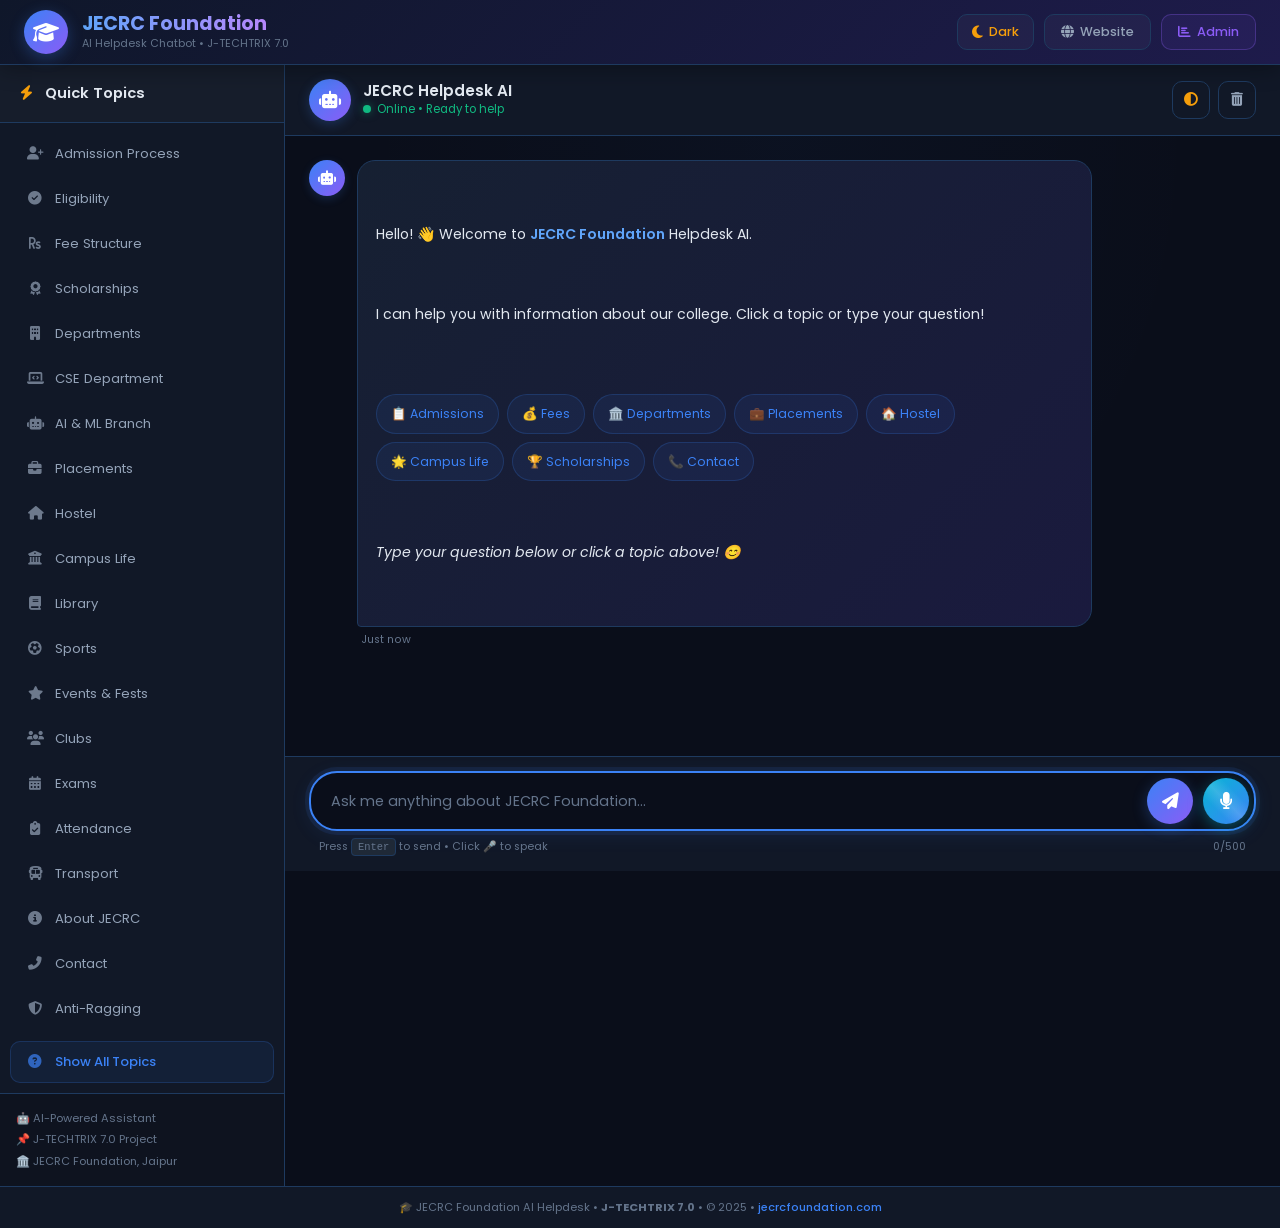
==== templates/index.html @ a67135a5 "JECRC Chatbot - Initial upload" ====
<!DOCTYPE html>
<html lang="en">
<head>
    <meta charset="UTF-8">
    <meta name="viewport" content="width=device-width, initial-scale=1.0">
    <meta name="theme-color" content="#0a0e1a">
    <meta name="apple-mobile-web-app-capable" content="yes">
    <meta name="description" content="JECRC Foundation AI Helpdesk - Ask about admissions, fees, placements, hostel and more!">
    <title>JECRC Foundation - AI Helpdesk Chatbot | J-TECHTRIX 7.0</title>
    <link href="https://fonts.googleapis.com/css2?family=Poppins:wght@300;400;500;600;700&display=swap" rel="stylesheet">
    <link rel="stylesheet" href="https://cdnjs.cloudflare.com/ajax/libs/font-awesome/6.5.1/css/all.min.css">

    <style>
        /* ══════════════════════════════════════
           COMPLETE CSS - JECRC AI CHATBOT
           🔧 UPDATED: Mic Button + Visible Scrollbar + Light/Dark Theme
           Project: J-TECHTRIX 7.0
           ══════════════════════════════════════ */

        /* ══════ CSS VARIABLES ══════ */
        :root {
            --bg-primary: #0a0e1a;
            --bg-secondary: #111827;
            --bg-tertiary: #1f2937;
            --bg-card: #162032;
            --text-primary: #e2e8f0;
            --text-secondary: #94a3b8;
            --text-muted: #64748b;
            --accent-blue: #3b82f6;
            --accent-purple: #8b5cf6;
            --accent-green: #10b981;
            --accent-red: #ef4444;
            --accent-yellow: #f59e0b;
            --accent-cyan: #06b6d4;
            --border-color: #1e3a5f;
            --gradient-primary: linear-gradient(135deg, #3b82f6, #8b5cf6);
            --gradient-header: linear-gradient(135deg, #0f172a 0%, #1e1b4b 100%);
            --gradient-bot: linear-gradient(135deg, #162032, #1a1a3e);
            --shadow-lg: 0 10px 40px rgba(0, 0, 0, 0.4);
            --scrollbar-width: 10px;
            --scrollbar-track: #1a2236;
            --scrollbar-thumb: linear-gradient(180deg, #3b82f6, #8b5cf6);
            --scrollbar-thumb-hover: linear-gradient(180deg, #60a5fa, #a78bfa);
            --scrollbar-thumb-active: linear-gradient(180deg, #2563eb, #7c3aed);
        }

        /* ══════ LIGHT THEME ══════ */
        [data-theme="light"] {
            --bg-primary: #f0f4f8;
            --bg-secondary: #ffffff;
            --bg-tertiary: #e2e8f0;
            --bg-card: #ffffff;
            --text-primary: #1e293b;
            --text-secondary: #475569;
            --text-muted: #94a3b8;
            --accent-blue: #2563eb;
            --accent-purple: #7c3aed;
            --accent-green: #059669;
            --accent-red: #dc2626;
            --accent-yellow: #d97706;
            --accent-cyan: #0891b2;
            --border-color: #cbd5e1;
            --gradient-primary: linear-gradient(135deg, #2563eb, #7c3aed);
            --gradient-header: linear-gradient(135deg, #1e293b 0%, #312e81 100%);
            --gradient-bot: linear-gradient(135deg, #f1f5f9, #eef2ff);
            --shadow-lg: 0 10px 40px rgba(0, 0, 0, 0.08);
            --scrollbar-track: #e2e8f0;
            --scrollbar-thumb: linear-gradient(180deg, #2563eb, #7c3aed);
            --scrollbar-thumb-hover: linear-gradient(180deg, #3b82f6, #8b5cf6);
        }

        [data-theme="light"] .header {
            background: linear-gradient(135deg, #1e293b 0%, #312e81 100%) !important;
        }

        [data-theme="light"] .bot-message .msg-bubble {
            background: linear-gradient(135deg, #f1f5f9, #eef2ff) !important;
            border-color: #cbd5e1 !important;
            color: #1e293b !important;
        }

        [data-theme="light"] .bot-message .msg-bubble strong {
            color: #2563eb !important;
        }

        [data-theme="light"] .user-message .msg-bubble {
            background: var(--gradient-primary) !important;
            color: white !important;
        }

        [data-theme="light"] .user-message .msg-bubble strong {
            color: #dbeafe !important;
        }

        [data-theme="light"] .chat-messages {
            background: radial-gradient(ellipse at top, rgba(37, 99, 235, 0.03) 0%, transparent 60%) !important;
        }

        [data-theme="light"] .input-wrapper {
            background: #ffffff !important;
            border-color: #cbd5e1 !important;
        }

        [data-theme="light"] .input-wrapper:focus-within {
            border-color: #2563eb !important;
            box-shadow: 0 0 0 4px rgba(37, 99, 235, 0.1) !important;
        }

        [data-theme="light"] .input-wrapper input {
            color: #1e293b !important;
        }

        [data-theme="light"] .input-wrapper input::placeholder {
            color: #94a3b8 !important;
        }

        [data-theme="light"] .topic-btn {
            color: #475569 !important;
        }

        [data-theme="light"] .topic-btn:hover {
            background: rgba(37, 99, 235, 0.08) !important;
            color: #2563eb !important;
        }

        [data-theme="light"] .typing-content {
            background: linear-gradient(135deg, #f1f5f9, #eef2ff) !important;
            border-color: #cbd5e1 !important;
        }

        [data-theme="light"] .welcome-chip {
            background: rgba(37, 99, 235, 0.08) !important;
            border-color: rgba(37, 99, 235, 0.2) !important;
            color: #2563eb !important;
        }

        [data-theme="light"] .welcome-chip:hover {
            background: rgba(37, 99, 235, 0.15) !important;
        }

        [data-theme="light"] .footer {
            background: #ffffff !important;
            border-color: #cbd5e1 !important;
        }

        [data-theme="light"] .footer p {
            color: #64748b !important;
        }

        [data-theme="light"] .sidebar-footer {
            background: rgba(0,0,0,0.03) !important;
        }

        [data-theme="light"] .fb-btn {
            border-color: #cbd5e1 !important;
            color: #94a3b8 !important;
        }

        [data-theme="light"] .fb-btn:hover {
            border-color: #2563eb !important;
            color: #2563eb !important;
        }

        [data-theme="light"] .msg-debug {
            color: #94a3b8 !important;
        }

        [data-theme="light"] .header-action-btn {
            border-color: #cbd5e1 !important;
            color: #475569 !important;
        }

        [data-theme="light"] .format-choice-btns .format-btn {
            box-shadow: 0 4px 15px rgba(0, 0, 0, 0.1) !important;
        }

        /* Smooth transition for theme change */
        body, .header, .sidebar, .chat-area, .chat-header, .chat-messages,
        .chat-input-area, .footer, .msg-bubble, .input-wrapper,
        .topic-btn, .stat-card, .welcome-chip, .typing-content {
            transition: background-color 0.3s ease, color 0.3s ease,
                        border-color 0.3s ease, box-shadow 0.3s ease;
        }

        /* Theme toggle button */
        .theme-btn {
            display: flex;
            align-items: center;
            gap: 6px;
            padding: 8px 14px;
            border-radius: 10px;
            font-size: 0.8rem;
            font-weight: 500;
            cursor: pointer;
            border: 1px solid var(--border-color);
            background: rgba(255, 255, 255, 0.03);
            color: var(--accent-yellow);
            transition: all 0.3s ease;
            font-family: 'Poppins', sans-serif;
        }

        .theme-btn:hover {
            border-color: var(--accent-yellow);
            background: rgba(245, 158, 11, 0.08);
            transform: translateY(-1px);
        }

        .theme-btn .theme-icon {
            font-size: 0.9rem;
            transition: transform 0.5s ease;
        }

        .theme-btn:hover .theme-icon {
            transform: rotate(30deg);
        }

        /* ══════ RESET ══════ */
        * {
            margin: 0;
            padding: 0;
            box-sizing: border-box;
        }

        html { scroll-behavior: smooth; }

        body {
            font-family: 'Poppins', -apple-system, BlinkMacSystemFont, sans-serif;
            background: var(--bg-primary);
            color: var(--text-primary);
            min-height: 100vh;
            display: flex;
            flex-direction: column;
            overflow: hidden;
        }

        a { text-decoration: none; color: var(--accent-blue); }
        ul, ol { padding-left: 20px; }

        /* ══════ SCROLLBAR - GLOBAL ══════ */
        ::-webkit-scrollbar {
            width: 6px;
            height: 6px;
        }

        ::-webkit-scrollbar-track {
            background: var(--bg-primary);
        }

        ::-webkit-scrollbar-thumb {
            background: var(--bg-tertiary);
            border-radius: 10px;
        }

        ::-webkit-scrollbar-thumb:hover {
            background: var(--text-muted);
        }

        /* ══════ SCROLLBAR - CHAT MESSAGES ══════ */
        .chat-messages::-webkit-scrollbar {
            width: var(--scrollbar-width);
            display: block !important;
        }

        .chat-messages::-webkit-scrollbar-track {
            background: var(--scrollbar-track);
            border-radius: 10px;
            border: 1px solid var(--border-color);
            margin: 4px 0;
        }

        .chat-messages::-webkit-scrollbar-thumb {
            background: var(--scrollbar-thumb);
            border-radius: 10px;
            border: 2px solid var(--scrollbar-track);
            min-height: 50px;
        }

        .chat-messages::-webkit-scrollbar-thumb:hover {
            background: var(--scrollbar-thumb-hover);
            cursor: pointer;
        }

        .chat-messages::-webkit-scrollbar-thumb:active {
            background: var(--scrollbar-thumb-active);
        }

        .chat-messages::-webkit-scrollbar-corner {
            background: var(--scrollbar-track);
        }

        /* ══════ SCROLLBAR - SIDEBAR ══════ */
        .quick-topics::-webkit-scrollbar {
            width: 6px;
            display: block !important;
        }

        .quick-topics::-webkit-scrollbar-track {
            background: transparent;
        }

        .quick-topics::-webkit-scrollbar-thumb {
            background: rgba(59, 130, 246, 0.3);
            border-radius: 10px;
        }

        .quick-topics::-webkit-scrollbar-thumb:hover {
            background: rgba(59, 130, 246, 0.5);
        }

        /* ══════ HEADER ══════ */
        .header {
            background: var(--gradient-header);
            border-bottom: 1px solid var(--border-color);
            padding: 0 24px;
            height: 65px;
            display: flex;
            align-items: center;
            z-index: 100;
            flex-shrink: 0;
            box-shadow: 0 4px 20px rgba(0, 0, 0, 0.3);
        }

        .header-content {
            width: 100%;
            display: flex;
            justify-content: space-between;
            align-items: center;
        }

        .logo-section {
            display: flex;
            align-items: center;
            gap: 14px;
        }

        .logo-icon {
            width: 44px;
            height: 44px;
            background: var(--gradient-primary);
            border-radius: 50%;
            display: flex;
            align-items: center;
            justify-content: center;
            font-size: 1.3rem;
            color: white;
            box-shadow: 0 4px 15px rgba(59, 130, 246, 0.3);
        }

        .logo-text h1 {
            font-size: 1.2rem;
            font-weight: 700;
            color: white;
            line-height: 1.2;
            background: linear-gradient(90deg, #60a5fa, #c084fc);
            -webkit-background-clip: text;
            -webkit-text-fill-color: transparent;
            background-clip: text;
        }

        .logo-text p {
            font-size: 0.68rem;
            color: var(--text-muted);
            font-weight: 400;
        }

        .header-actions {
            display: flex;
            gap: 10px;
        }

        .btn-header {
            display: flex;
            align-items: center;
            gap: 6px;
            padding: 8px 16px;
            border-radius: 10px;
            font-size: 0.8rem;
            font-weight: 500;
            color: var(--text-secondary);
            border: 1px solid var(--border-color);
            transition: all 0.3s ease;
            background: rgba(255, 255, 255, 0.03);
        }

        .btn-header:hover {
            color: var(--accent-blue);
            border-color: var(--accent-blue);
            background: rgba(59, 130, 246, 0.08);
            transform: translateY(-1px);
        }

        .btn-admin {
            background: rgba(139, 92, 246, 0.08);
            border-color: rgba(139, 92, 246, 0.3);
            color: var(--accent-purple);
        }

        /* ══════ MAIN CONTAINER ══════ */
        .main-container {
            flex: 1;
            display: flex;
            overflow: hidden;
            height: calc(100vh - 65px - 42px);
        }

        /* ══════ SIDEBAR ══════ */
        .sidebar {
            width: 285px;
            background: var(--bg-secondary);
            border-right: 1px solid var(--border-color);
            display: flex;
            flex-direction: column;
            flex-shrink: 0;
            overflow: hidden;
        }

        .sidebar-header {
            padding: 18px 20px;
            display: flex;
            justify-content: space-between;
            align-items: center;
            border-bottom: 1px solid var(--border-color);
            flex-shrink: 0;
            background: rgba(255, 255, 255, 0.02);
        }

        .sidebar-header h3 {
            font-size: 0.92rem;
            font-weight: 600;
            color: var(--text-primary);
        }

        .sidebar-header h3 i {
            color: var(--accent-yellow);
            margin-right: 8px;
        }

        #sidebarClose {
            display: none;
            background: none;
            border: none;
            color: var(--text-secondary);
            font-size: 1.2rem;
            cursor: pointer;
            padding: 4px;
        }

        .quick-topics {
            flex: 1;
            overflow-y: auto;
            padding: 10px;
            display: flex;
            flex-direction: column;
            gap: 3px;
            scrollbar-width: thin;
            scrollbar-color: rgba(59, 130, 246, 0.3) transparent;
        }

        .topic-btn {
            width: 100%;
            text-align: left;
            padding: 10px 14px;
            background: transparent;
            border: 1px solid transparent;
            border-radius: 10px;
            color: var(--text-secondary);
            font-family: 'Poppins', sans-serif;
            font-size: 0.82rem;
            cursor: pointer;
            transition: all 0.25s ease;
            display: flex;
            align-items: center;
            gap: 10px;
        }

        .topic-btn:hover {
            background: rgba(59, 130, 246, 0.08);
            color: var(--accent-blue);
            border-color: rgba(59, 130, 246, 0.15);
            transform: translateX(4px);
        }

        .topic-btn i {
            width: 20px;
            text-align: center;
            font-size: 0.85rem;
            opacity: 0.7;
        }

        .topic-btn:hover i { opacity: 1; }

        .highlight-btn {
            background: rgba(59, 130, 246, 0.08);
            border-color: rgba(59, 130, 246, 0.2) !important;
            color: var(--accent-blue);
            font-weight: 500;
            margin-top: 8px;
        }

        .sidebar-footer {
            padding: 14px 16px;
            border-top: 1px solid var(--border-color);
            flex-shrink: 0;
            background: rgba(0, 0, 0, 0.2);
        }

        .sidebar-info p {
            font-size: 0.7rem;
            color: var(--text-muted);
            line-height: 1.9;
        }

        .sidebar-overlay {
            display: none;
            position: fixed;
            inset: 0;
            background: rgba(0, 0, 0, 0.6);
            z-index: 199;
            backdrop-filter: blur(2px);
        }

        /* ══════ CHAT AREA ══════ */
        .chat-area {
            flex: 1;
            display: flex;
            flex-direction: column;
            overflow: hidden;
            min-width: 0;
            background: var(--bg-primary);
        }

        .chat-header {
            padding: 14px 24px;
            background: var(--bg-secondary);
            border-bottom: 1px solid var(--border-color);
            display: flex;
            justify-content: space-between;
            align-items: center;
            flex-shrink: 0;
        }

        .chat-header-left {
            display: flex;
            align-items: center;
            gap: 14px;
        }

        .menu-btn {
            display: none;
            background: none;
            border: 1px solid var(--border-color);
            color: var(--text-secondary);
            font-size: 1.1rem;
            cursor: pointer;
            padding: 8px 10px;
            border-radius: 8px;
            transition: all 0.3s;
        }

        .menu-btn:hover {
            background: rgba(59, 130, 246, 0.1);
            color: var(--accent-blue);
            border-color: var(--accent-blue);
        }

        .bot-info {
            display: flex;
            align-items: center;
            gap: 12px;
        }

        .bot-avatar-small {
            width: 42px;
            height: 42px;
            background: var(--gradient-primary);
            border-radius: 50%;
            display: flex;
            align-items: center;
            justify-content: center;
            color: white;
            font-size: 1.1rem;
            box-shadow: 0 3px 12px rgba(59, 130, 246, 0.25);
        }

        .bot-details h3 {
            font-size: 0.95rem;
            font-weight: 600;
            line-height: 1.2;
        }

        .status-online {
            font-size: 0.72rem;
            color: var(--accent-green);
            display: flex;
            align-items: center;
            gap: 6px;
        }

        .status-dot {
            width: 8px;
            height: 8px;
            background: var(--accent-green);
            border-radius: 50%;
            display: inline-block;
            animation: pulse 2s infinite;
            box-shadow: 0 0 8px rgba(16, 185, 129, 0.5);
        }

        @keyframes pulse {
            0%, 100% { opacity: 1; transform: scale(1); }
            50% { opacity: 0.5; transform: scale(0.8); }
        }

        .header-action-btn {
            background: none;
            border: 1px solid var(--border-color);
            color: var(--text-secondary);
            width: 38px;
            height: 38px;
            border-radius: 10px;
            cursor: pointer;
            font-size: 0.85rem;
            transition: all 0.3s;
            display: flex;
            align-items: center;
            justify-content: center;
        }

        .header-action-btn:hover {
            color: var(--accent-red);
            border-color: var(--accent-red);
            background: rgba(239, 68, 68, 0.08);
        }

        /* ══════ CHAT MESSAGES ══════ */
        .chat-messages {
            flex: 1;
            overflow-y: scroll !important;
            padding: 24px;
            padding-right: 16px;
            display: flex;
            flex-direction: column;
            gap: 18px;
            background: radial-gradient(ellipse at top, rgba(59, 130, 246, 0.03) 0%, transparent 60%);
            scroll-behavior: smooth;
            -webkit-overflow-scrolling: touch;
            overscroll-behavior: contain;
            scrollbar-width: auto;
            scrollbar-color: #3b82f6 #1a2236;
        }

        /* ══════ MESSAGES ══════ */
        .message {
            display: flex;
            gap: 12px;
            max-width: 82%;
            animation: fadeInUp 0.35s ease-out;
        }

        @keyframes fadeInUp {
            from { opacity: 0; transform: translateY(12px); }
            to { opacity: 1; transform: translateY(0); }
        }

        .bot-message { align-self: flex-start; }
        .user-message { align-self: flex-end; flex-direction: row-reverse; }

        .msg-avatar {
            width: 36px;
            height: 36px;
            border-radius: 50%;
            display: flex;
            align-items: center;
            justify-content: center;
            flex-shrink: 0;
            font-size: 0.9rem;
        }

        .bot-message .msg-avatar {
            background: var(--gradient-primary);
            color: white;
            box-shadow: 0 3px 10px rgba(59, 130, 246, 0.2);
        }

        .user-message .msg-avatar {
            background: var(--bg-tertiary);
            color: var(--accent-cyan);
            border: 1px solid var(--border-color);
        }

        .msg-content {
            display: flex;
            flex-direction: column;
            gap: 5px;
            min-width: 0;
        }

        .msg-bubble {
            padding: 14px 18px;
            border-radius: 18px;
            font-size: 0.88rem;
            line-height: 1.7;
            word-wrap: break-word;
            overflow-wrap: break-word;
            white-space: pre-wrap;
        }

        .bot-message .msg-bubble {
            background: var(--gradient-bot);
            border: 1px solid var(--border-color);
            border-bottom-left-radius: 4px;
            color: var(--text-primary);
        }

        .user-message .msg-bubble {
            background: var(--gradient-primary);
            border-bottom-right-radius: 4px;
            color: white;
            box-shadow: 0 4px 15px rgba(59, 130, 246, 0.2);
        }

        .msg-bubble p { margin-bottom: 8px; }
        .msg-bubble p:last-child { margin-bottom: 0; }
        .msg-bubble strong { color: #60a5fa; font-weight: 600; }
        .user-message .msg-bubble strong { color: #dbeafe; }
        .msg-bubble ul, .msg-bubble ol { margin: 6px 0; padding-left: 18px; }
        .msg-bubble li { margin-bottom: 4px; }

        .msg-time {
            font-size: 0.67rem;
            color: var(--text-muted);
            padding: 0 4px;
        }

        .user-message .msg-time { text-align: right; }

        .msg-meta {
            display: flex;
            align-items: center;
            gap: 10px;
            flex-wrap: wrap;
        }

        .msg-debug {
            font-size: 0.63rem;
            color: #475569;
            margin-top: 2px;
            padding: 0 4px;
        }

        /* ══════ WELCOME CHIPS ══════ */
        .welcome-grid {
            display: flex;
            flex-wrap: wrap;
            gap: 8px;
            margin: 12px 0;
        }

        .welcome-chip {
            display: inline-flex;
            align-items: center;
            padding: 8px 14px;
            background: rgba(59, 130, 246, 0.08);
            border: 1px solid rgba(59, 130, 246, 0.2);
            border-radius: 24px;
            font-size: 0.78rem;
            color: var(--accent-blue);
            cursor: pointer;
            transition: all 0.25s ease;
            font-family: 'Poppins', sans-serif;
        }

        .welcome-chip:hover {
            background: rgba(59, 130, 246, 0.18);
            border-color: var(--accent-blue);
            transform: translateY(-2px);
            box-shadow: 0 4px 12px rgba(59, 130, 246, 0.15);
        }

        /* ══════ FEEDBACK BUTTONS ══════ */
        .feedback-btns {
            display: flex;
            gap: 6px;
        }

        .fb-btn {
            padding: 3px 12px;
            background: transparent;
            border: 1px solid var(--border-color);
            border-radius: 20px;
            color: var(--text-muted);
            font-size: 0.7rem;
            cursor: pointer;
            transition: all 0.25s ease;
            font-family: 'Poppins', sans-serif;
        }

        .fb-btn:hover {
            border-color: var(--accent-blue);
            color: var(--accent-blue);
            background: rgba(59, 130, 246, 0.08);
        }

        .fb-btn.active {
            background: var(--accent-blue);
            color: white;
            border-color: var(--accent-blue);
        }

        /* ══════ TYPING INDICATOR ══════ */
        .typing-indicator {
            display: none;
            align-items: center;
            gap: 12px;
            padding: 0 24px 12px;
        }

        .typing-indicator.show { display: flex; }

        .typing-content {
            display: flex;
            align-items: center;
            gap: 10px;
            background: var(--gradient-bot);
            border: 1px solid var(--border-color);
            padding: 12px 18px;
            border-radius: 18px;
            border-bottom-left-radius: 4px;
        }

        .typing-dots {
            display: flex;
            gap: 5px;
        }

        .typing-dots span {
            width: 8px;
            height: 8px;
            background: var(--accent-blue);
            border-radius: 50%;
            animation: typingBounce 1.4s infinite ease-in-out;
        }

        .typing-dots span:nth-child(1) { animation-delay: 0s; }
        .typing-dots span:nth-child(2) { animation-delay: 0.2s; }
        .typing-dots span:nth-child(3) { animation-delay: 0.4s; }

        @keyframes typingBounce {
            0%, 80%, 100% { transform: scale(0.5); opacity: 0.3; }
            40% { transform: scale(1.1); opacity: 1; }
        }

        .typing-text {
            font-size: 0.75rem;
            color: var(--text-muted);
            font-style: italic;
        }

        /* ══════ CHAT INPUT ══════ */
        .chat-input-area {
            padding: 14px 24px 16px;
            background: var(--bg-secondary);
            border-top: 1px solid var(--border-color);
            flex-shrink: 0;
        }

        .input-wrapper {
            display: flex;
            align-items: center;
            gap: 10px;
            background: var(--bg-primary);
            border: 2px solid var(--border-color);
            border-radius: 28px;
            padding: 5px 5px 5px 20px;
            transition: all 0.3s ease;
        }

        .input-wrapper:focus-within {
            border-color: var(--accent-blue);
            box-shadow: 0 0 0 4px rgba(59, 130, 246, 0.1), 0 4px 20px rgba(59, 130, 246, 0.1);
        }

        .input-wrapper input {
            flex: 1;
            border: none;
            background: transparent;
            color: var(--text-primary);
            font-family: 'Poppins', sans-serif;
            font-size: 0.9rem;
            outline: none;
            padding: 12px 0;
        }

        .input-wrapper input::placeholder {
            color: var(--text-muted);
        }

        .send-btn {
            width: 46px;
            height: 46px;
            background: var(--gradient-primary);
            border: none;
            border-radius: 50%;
            color: white;
            font-size: 1.05rem;
            cursor: pointer;
            display: flex;
            align-items: center;
            justify-content: center;
            transition: all 0.3s ease;
            flex-shrink: 0;
            box-shadow: 0 4px 15px rgba(59, 130, 246, 0.3);
        }

        .send-btn:hover {
            transform: scale(1.08);
            box-shadow: 0 6px 25px rgba(59, 130, 246, 0.45);
        }

        .send-btn:active { transform: scale(0.95); }

        .send-btn:disabled {
            opacity: 0.5;
            cursor: not-allowed;
            transform: none;
        }

        /* ══════════════════════════════════════
           🎤 MIC BUTTON - SEXY ANIMATED UI
           ══════════════════════════════════════ */
        .mic-btn {
            width: 46px;
            height: 46px;
            border-radius: 50%;
            border: none;
            background: linear-gradient(135deg, #06b6d4, #3b82f6);
            color: white;
            font-size: 1.1rem;
            cursor: pointer;
            display: flex;
            align-items: center;
            justify-content: center;
            transition: all 0.3s ease;
            flex-shrink: 0;
            box-shadow: 0 4px 15px rgba(6, 182, 212, 0.4);
            position: relative;
            overflow: hidden;
        }

        /* ✨ Shine sweep effect */
        .mic-btn::before {
            content: '';
            position: absolute;
            top: -50%;
            left: -50%;
            width: 200%;
            height: 200%;
            background: linear-gradient(
                45deg,
                transparent 40%,
                rgba(255, 255, 255, 0.15) 50%,
                transparent 60%
            );
            animation: micShine 3s infinite;
        }

        @keyframes micShine {
            0% { transform: translateX(-100%) rotate(45deg); }
            100% { transform: translateX(100%) rotate(45deg); }
        }

        /* Hover effect */
        .mic-btn:hover {
            transform: scale(1.12);
            box-shadow: 0 6px 30px rgba(6, 182, 212, 0.6);
        }

        /* Click effect */
        .mic-btn:active {
            transform: scale(0.92);
        }

        /* 🔴 Recording state */
        .mic-btn.recording {
            background: linear-gradient(135deg, #ef4444, #dc2626);
            animation: pulseMic 1.2s infinite;
            box-shadow: 0 4px 20px rgba(239, 68, 68, 0.5);
        }

        .mic-btn.recording::before {
            display: none;
        }

        .mic-btn.recording i {
            animation: micBounce 0.6s infinite alternate;
        }

        @keyframes pulseMic {
            0% {
                box-shadow: 0 0 0 0 rgba(239, 68, 68, 0.7);
            }
            70% {
                box-shadow: 0 0 0 18px rgba(239, 68, 68, 0);
            }
            100% {
                box-shadow: 0 0 0 0 rgba(239, 68, 68, 0);
            }
        }

        @keyframes micBounce {
            0% { transform: scale(1); }
            100% { transform: scale(1.2); }
        }

        /* 🎤 Mic ring animation (outer glow ring) */
        .mic-btn::after {
            content: '';
            position: absolute;
            width: 100%;
            height: 100%;
            border-radius: 50%;
            border: 2px solid rgba(6, 182, 212, 0.3);
            animation: micRing 2s infinite;
            pointer-events: none;
        }

        .mic-btn.recording::after {
            border-color: rgba(239, 68, 68, 0.4);
        }

        @keyframes micRing {
            0% {
                transform: scale(1);
                opacity: 1;
            }
            100% {
                transform: scale(1.6);
                opacity: 0;
            }
        }

        /* 🎤 Mic tooltip */
        .mic-btn[title]:hover::after {
            animation: none;
        }

        .input-footer {
            display: flex;
            justify-content: space-between;
            align-items: center;
            margin-top: 8px;
            padding: 0 10px;
        }

        .input-footer span {
            font-size: 0.68rem;
            color: var(--text-muted);
        }

        .input-footer kbd {
            background: var(--bg-tertiary);
            padding: 2px 6px;
            border-radius: 4px;
            font-size: 0.65rem;
            border: 1px solid var(--border-color);
        }

        /* ══════ FOOTER ══════ */
        .footer {
            padding: 10px 24px;
            background: var(--bg-secondary);
            border-top: 1px solid var(--border-color);
            text-align: center;
            flex-shrink: 0;
            height: 42px;
            display: flex;
            align-items: center;
            justify-content: center;
        }

        .footer p {
            font-size: 0.7rem;
            color: var(--text-muted);
        }

        .footer a { color: var(--accent-blue); font-weight: 500; }
        .footer a:hover { text-decoration: underline; }

        /* ══════ SHAKE ANIMATION ══════ */
        @keyframes shake {
            0%, 100% { transform: translateX(0); }
            20% { transform: translateX(-8px); }
            40% { transform: translateX(8px); }
            60% { transform: translateX(-5px); }
            80% { transform: translateX(5px); }
        }

        /* ══════════════════════════════════════
           📱 RESPONSIVE - TABLET (768px)
           ══════════════════════════════════════ */
        @media (max-width: 768px) {
            .sidebar {
                position: fixed;
                left: -300px;
                top: 65px;
                bottom: 42px;
                width: 280px;
                z-index: 200;
                transition: left 0.3s ease;
                box-shadow: 5px 0 30px rgba(0, 0, 0, 0.5);
            }
            .sidebar.open { left: 0; }
            .sidebar-overlay.show { display: block; }
            #sidebarClose { display: block; }
            .menu-btn { display: flex; }
            .btn-text { display: none; }

            .header { padding: 0 16px; height: 60px; }
            .main-container { height: calc(100vh - 60px - 42px); }
            .logo-text h1 { font-size: 1rem; }
            .logo-text p { font-size: 0.6rem; }

            .chat-messages {
                padding: 16px;
                padding-right: 10px;
                gap: 14px;
            }

            .chat-messages::-webkit-scrollbar {
                width: 8px;
            }

            .chat-messages::-webkit-scrollbar-thumb {
                border: 1px solid var(--scrollbar-track);
            }

            .message { max-width: 92%; }
            .chat-input-area { padding: 10px 16px 14px; }
            .welcome-chip { font-size: 0.72rem; padding: 6px 11px; }

            .input-wrapper input {
                font-size: 16px !important;
            }

            /* 🎤 Mic button responsive */
            .mic-btn {
                width: 42px;
                height: 42px;
                font-size: 1rem;
            }

            .send-btn {
                width: 42px;
                height: 42px;
            }
        }

        /* ══════════════════════════════════════
           📱 RESPONSIVE - MOBILE SMALL (480px)
           ══════════════════════════════════════ */
        @media (max-width: 480px) {
            .logo-icon { width: 36px; height: 36px; font-size: 1rem; }
            .logo-text h1 { font-size: 0.9rem; }
            .msg-bubble { font-size: 0.83rem; padding: 11px 14px; }
            .bot-avatar-small { width: 36px; height: 36px; }
            .input-wrapper input { font-size: 16px !important; }

            .chat-messages::-webkit-scrollbar {
                width: 7px;
            }

            .chat-messages {
                padding: 12px;
                padding-right: 8px;
                gap: 12px;
            }

            .message { max-width: 95%; }
            .welcome-chip { font-size: 0.68rem; padding: 5px 10px; }
            .chat-header { padding: 10px 16px; }

            .msg-avatar {
                width: 30px;
                height: 30px;
                font-size: 0.75rem;
            }

            /* 🎤 Mic smaller on mobile */
            .mic-btn {
                width: 40px;
                height: 40px;
                font-size: 0.95rem;
            }

            .send-btn {
                width: 40px;
                height: 40px;
                font-size: 0.95rem;
            }

            .input-wrapper {
                gap: 6px;
                padding: 4px 4px 4px 14px;
            }
        }

        /* ══════════════════════════════════════
           📱 RESPONSIVE - VERY SMALL (360px)
           ══════════════════════════════════════ */
        @media (max-width: 360px) {
            .chat-messages::-webkit-scrollbar {
                width: 6px;
            }

            .logo-section { gap: 8px; }
            .logo-icon { width: 32px; height: 32px; font-size: 0.9rem; }
            .logo-text h1 { font-size: 0.82rem; }
            .msg-bubble { font-size: 0.8rem; padding: 10px 12px; }
            .welcome-grid { gap: 5px; }
            .welcome-chip { font-size: 0.65rem; padding: 4px 8px; }

            .mic-btn {
                width: 36px;
                height: 36px;
                font-size: 0.85rem;
            }

            .send-btn {
                width: 36px;
                height: 36px;
                font-size: 0.85rem;
            }

            .input-wrapper {
                gap: 4px;
                padding: 3px 3px 3px 12px;
            }
        }
    </style>
</head>
<body>

<!-- ══════ HEADER ══════ -->
<header class="header">
    <div class="header-content">
        <div class="logo-section">
            <div class="logo-icon">
                <i class="fas fa-graduation-cap"></i>
            </div>
            <div class="logo-text">
                <h1>JECRC Foundation</h1>
                <p>AI Helpdesk Chatbot &bull; J-TECHTRIX 7.0</p>
            </div>
        </div>
        <div class="header-actions">
            <!-- 🎨 Theme Toggle -->
            <button class="theme-btn" id="themeToggleBtn" onclick="toggleTheme()" title="Toggle Dark/Light Mode">
                <i class="fas fa-moon theme-icon" id="themeIcon"></i>
                <span class="btn-text" id="themeLabel">Dark</span>
            </button>

            <a href="https://jecrcfoundation.com" target="_blank" class="btn-header" title="College Website">
                <i class="fas fa-globe"></i> <span class="btn-text">Website</span>
            </a>
            <a href="/admin" class="btn-header btn-admin" title="Admin Dashboard">
                <i class="fas fa-chart-bar"></i> <span class="btn-text">Admin</span>
            </a>
        </div>
    </div>
</header>

<!-- ══════ MAIN CONTAINER ══════ -->
<main class="main-container">

    <!-- Sidebar -->
    <aside class="sidebar" id="sidebar">
        <div class="sidebar-header">
            <h3><i class="fas fa-bolt"></i> Quick Topics</h3>
            <button id="sidebarClose" onclick="toggleSidebar()">
                <i class="fas fa-times"></i>
            </button>
        </div>
        <div class="quick-topics">
            <button class="topic-btn" onclick="sendQuick('What is the admission process?')"><i class="fas fa-user-plus"></i> Admission Process</button>
            <button class="topic-btn" onclick="sendQuick('What are the eligibility criteria?')"><i class="fas fa-check-circle"></i> Eligibility</button>
            <button class="topic-btn" onclick="sendQuick('What is the fee structure?')"><i class="fas fa-rupee-sign"></i> Fee Structure</button>
            <button class="topic-btn" onclick="sendQuick('Tell me about scholarships')"><i class="fas fa-award"></i> Scholarships</button>
            <button class="topic-btn" onclick="sendQuick('Tell me about departments and courses')"><i class="fas fa-building"></i> Departments</button>
            <button class="topic-btn" onclick="sendQuick('Tell me about CSE department')"><i class="fas fa-laptop-code"></i> CSE Department</button>
            <button class="topic-btn" onclick="sendQuick('Tell me about AI ML branch')"><i class="fas fa-robot"></i> AI & ML Branch</button>
            <button class="topic-btn" onclick="sendQuick('Placement details and companies')"><i class="fas fa-briefcase"></i> Placements</button>
            <button class="topic-btn" onclick="sendQuick('Hostel facilities')"><i class="fas fa-home"></i> Hostel</button>
            <button class="topic-btn" onclick="sendQuick('Tell me about campus life')"><i class="fas fa-university"></i> Campus Life</button>
            <button class="topic-btn" onclick="sendQuick('Library information')"><i class="fas fa-book"></i> Library</button>
            <button class="topic-btn" onclick="sendQuick('Sports facilities')"><i class="fas fa-futbol"></i> Sports</button>
            <button class="topic-btn" onclick="sendQuick('College events and fests')"><i class="fas fa-star"></i> Events & Fests</button>
            <button class="topic-btn" onclick="sendQuick('Student clubs')"><i class="fas fa-users"></i> Clubs</button>
            <button class="topic-btn" onclick="sendQuick('Exam schedule')"><i class="fas fa-calendar-alt"></i> Exams</button>
            <button class="topic-btn" onclick="sendQuick('Attendance policy')"><i class="fas fa-clipboard-check"></i> Attendance</button>
            <button class="topic-btn" onclick="sendQuick('Transport bus facility')"><i class="fas fa-bus"></i> Transport</button>
            <button class="topic-btn" onclick="sendQuick('About JECRC Foundation')"><i class="fas fa-info-circle"></i> About JECRC</button>
            <button class="topic-btn" onclick="sendQuick('Contact information')"><i class="fas fa-phone-alt"></i> Contact</button>
            <button class="topic-btn" onclick="sendQuick('Anti ragging policy')"><i class="fas fa-shield-alt"></i> Anti-Ragging</button>
            <button class="topic-btn highlight-btn" onclick="sendQuick('help')"><i class="fas fa-question-circle"></i> Show All Topics</button>
        </div>
        <div class="sidebar-footer">
            <div class="sidebar-info">
                <p>🤖 AI-Powered Assistant</p>
                <p>📌 J-TECHTRIX 7.0 Project</p>
                <p>🏛️ JECRC Foundation, Jaipur</p>
            </div>
        </div>
    </aside>

    <!-- Sidebar Overlay -->
    <div class="sidebar-overlay" id="sidebarOverlay" onclick="toggleSidebar()"></div>

    <!-- Chat Area -->
    <section class="chat-area">

        <!-- Chat Header -->
        <div class="chat-header">
            <div class="chat-header-left">
                <button class="menu-btn" onclick="toggleSidebar()" title="Menu">
                    <i class="fas fa-bars"></i>
                </button>
                <div class="bot-info">
                    <div class="bot-avatar-small">
                        <i class="fas fa-robot"></i>
                    </div>
                    <div class="bot-details">
                        <h3>JECRC Helpdesk AI</h3>
                        <span class="status-online">
                            <span class="status-dot"></span> Online &bull; Ready to help
                        </span>
                    </div>
                </div>
            </div>
            <div class="chat-header-right" style="display:flex;gap:8px;align-items:center;">
                <!-- 🎨 Theme quick toggle -->
                <button onclick="toggleTheme()" style="background:none;border:1px solid var(--border-color);color:var(--accent-yellow);width:38px;height:38px;border-radius:10px;cursor:pointer;font-size:0.85rem;display:flex;align-items:center;justify-content:center;transition:all 0.3s;" title="Toggle Theme">
                    <i class="fas fa-adjust"></i>
                </button>

                <button onclick="clearChat()" class="header-action-btn" title="Clear Chat">
                    <i class="fas fa-trash-alt"></i>
                </button>
            </div>
        </div>

        <!-- Messages -->
        <div class="chat-messages" id="chatMessages">
            <div class="message bot-message">
                <div class="msg-avatar"><i class="fas fa-robot"></i></div>
                <div class="msg-content">
                    <div class="msg-bubble">
                        <p>Hello! 👋 Welcome to <strong>JECRC Foundation</strong> Helpdesk AI.</p>
                        <p>I can help you with information about our college. Click a topic or type your question!</p>
                        <div class="welcome-grid">
                            <span class="welcome-chip" onclick="sendQuick('admission process')">📋 Admissions</span>
                            <span class="welcome-chip" onclick="sendQuick('fee structure')">💰 Fees</span>
                            <span class="welcome-chip" onclick="sendQuick('departments')">🏛️ Departments</span>
                            <span class="welcome-chip" onclick="sendQuick('placements')">💼 Placements</span>
                            <span class="welcome-chip" onclick="sendQuick('hostel facilities')">🏠 Hostel</span>
                            <span class="welcome-chip" onclick="sendQuick('campus life')">🌟 Campus Life</span>
                            <span class="welcome-chip" onclick="sendQuick('scholarships')">🏆 Scholarships</span>
                            <span class="welcome-chip" onclick="sendQuick('contact information')">📞 Contact</span>
                        </div>
                        <p><em>Type your question below or click a topic above! 😊</em></p>
                    </div>
                    <span class="msg-time">Just now</span>
                </div>
            </div>
        </div>

        <!-- Typing Indicator -->
        <div class="typing-indicator" id="typingIndicator">
            <div class="msg-avatar"><i class="fas fa-robot"></i></div>
            <div class="typing-content">
                <div class="typing-dots"><span></span><span></span><span></span></div>
                <span class="typing-text">Thinking...</span>
            </div>
        </div>

        <!-- 🔥 INPUT WITH MIC BUTTON -->
        <div class="chat-input-area">
            <div class="input-wrapper">
                <input type="text" id="userInput"
                       placeholder="Ask me anything about JECRC Foundation..."
                       autocomplete="off" maxlength="500"
                       onkeypress="handleKeyPress(event)">

                <button onclick="sendMessage()" id="sendBtn" class="send-btn" title="Send">
                    <i class="fas fa-paper-plane"></i>
                </button>

                <!-- 🎤 SEXY MIC BUTTON -->
                <button id="micBtn" class="mic-btn" title="Hold to Speak">
                    <i class="fas fa-microphone"></i>
                </button>
            </div>
            <div class="input-footer">
                <span>Press <kbd>Enter</kbd> to send &bull; Click 🎤 to speak</span>
                <span class="char-count" id="charCount">0/500</span>
            </div>
        </div>

    </section>
</main>

<!-- Footer -->
<footer class="footer">
    <p>
        🎓 JECRC Foundation AI Helpdesk &bull;
        <strong>J-TECHTRIX 7.0</strong> &bull; © 2025 &bull;
        <a href="https://jecrcfoundation.com" target="_blank">jecrcfoundation.com</a>
    </p>
</footer>

<!-- 🔧 SCROLL FIX -->
<style>
    .chat-area {
        min-height: 0 !important;
        overflow: hidden !important;
    }

    .main-container {
        min-height: 0 !important;
    }

    #chatMessages {
        min-height: 0 !important;
        flex: 1 1 0px !important;
        overflow-y: scroll !important;
        overflow-x: hidden !important;
        max-height: calc(100vh - 280px) !important;
    }

    #chatMessages::-webkit-scrollbar {
        width: 10px !important;
        display: block !important;
    }

    #chatMessages::-webkit-scrollbar-track {
        background: #1e293b !important;
        border-radius: 8px !important;
    }

    #chatMessages::-webkit-scrollbar-thumb {
        background: linear-gradient(180deg, #3b82f6, #8b5cf6) !important;
        border-radius: 8px !important;
        border: 2px solid #1e293b !important;
        min-height: 40px !important;
    }

    #chatMessages::-webkit-scrollbar-thumb:hover {
        background: linear-gradient(180deg, #60a5fa, #a78bfa) !important;
    }

    @media (max-width: 768px) {
        #chatMessages {
            max-height: calc(100vh - 240px) !important;
        }
        #chatMessages::-webkit-scrollbar {
            width: 8px !important;
        }
    }

    @media (max-width: 480px) {
        #chatMessages {
            max-height: calc(100vh - 220px) !important;
        }
        #chatMessages::-webkit-scrollbar {
            width: 7px !important;
        }
    }

    /* ══════════════════════════════════════
       🔥 FORMAT CHOICE BUTTONS
       ══════════════════════════════════════ */
    .format-choice-btns {
        display: flex;
        gap: 10px;
        margin-top: 12px;
        flex-wrap: wrap;
    }

    .format-btn {
        display: flex;
        align-items: center;
        gap: 8px;
        padding: 10px 20px;
        border: 2px solid transparent;
        border-radius: 25px;
        font-family: 'Poppins', sans-serif;
        font-size: 0.82rem;
        font-weight: 500;
        cursor: pointer;
        transition: all 0.3s ease;
        color: white;
        position: relative;
        overflow: hidden;
    }

    .format-btn:hover {
        transform: translateY(-2px);
        box-shadow: 0 6px 20px rgba(0, 0, 0, 0.3);
    }

    .format-btn:active {
        transform: scale(0.95);
    }

    /* ✨ Shine effect on buttons */
    .format-btn::before {
        content: '';
        position: absolute;
        top: -50%;
        left: -50%;
        width: 200%;
        height: 200%;
        background: linear-gradient(
            45deg,
            transparent 40%,
            rgba(255, 255, 255, 0.12) 50%,
            transparent 60%
        );
        animation: btnShine 3s infinite;
    }

    @keyframes btnShine {
        0% { transform: translateX(-100%) rotate(45deg); }
        100% { transform: translateX(100%) rotate(45deg); }
    }

    /* 📝 Text Only Button */
    .format-text {
        background: linear-gradient(135deg, #3b82f6, #2563eb);
        border-color: rgba(59, 130, 246, 0.3);
    }

    .format-text:hover {
        box-shadow: 0 6px 25px rgba(59, 130, 246, 0.4);
        border-color: rgba(59, 130, 246, 0.6);
    }

    /* 🔊 Speech Only Button */
    .format-speech {
        background: linear-gradient(135deg, #10b981, #059669);
        border-color: rgba(16, 185, 129, 0.3);
    }

    .format-speech:hover {
        box-shadow: 0 6px 25px rgba(16, 185, 129, 0.4);
        border-color: rgba(16, 185, 129, 0.6);
    }

    /* ✨ Both Button */
    .format-both {
        background: linear-gradient(135deg, #8b5cf6, #7c3aed);
        border-color: rgba(139, 92, 246, 0.3);
    }

    .format-both:hover {
        box-shadow: 0 6px 25px rgba(139, 92, 246, 0.4);
        border-color: rgba(139, 92, 246, 0.6);
    }

    /* 🔥 Button icon animation on hover */
    .format-btn i {
        transition: transform 0.3s ease;
    }

    .format-btn:hover i {
        transform: scale(1.2);
    }

    /* 📱 Mobile responsive */
    @media (max-width: 480px) {
        .format-choice-btns {
            flex-direction: column;
            gap: 8px;
        }

        .format-btn {
            justify-content: center;
            padding: 10px 16px;
            font-size: 0.78rem;
        }
    }

    @media (max-width: 360px) {
        .format-btn {
            padding: 8px 12px;
            font-size: 0.72rem;
            gap: 6px;
        }
    }
</style>

<!-- JavaScript -->
<script src="/static/js/chatbot.js"></script>

</body>
</html>
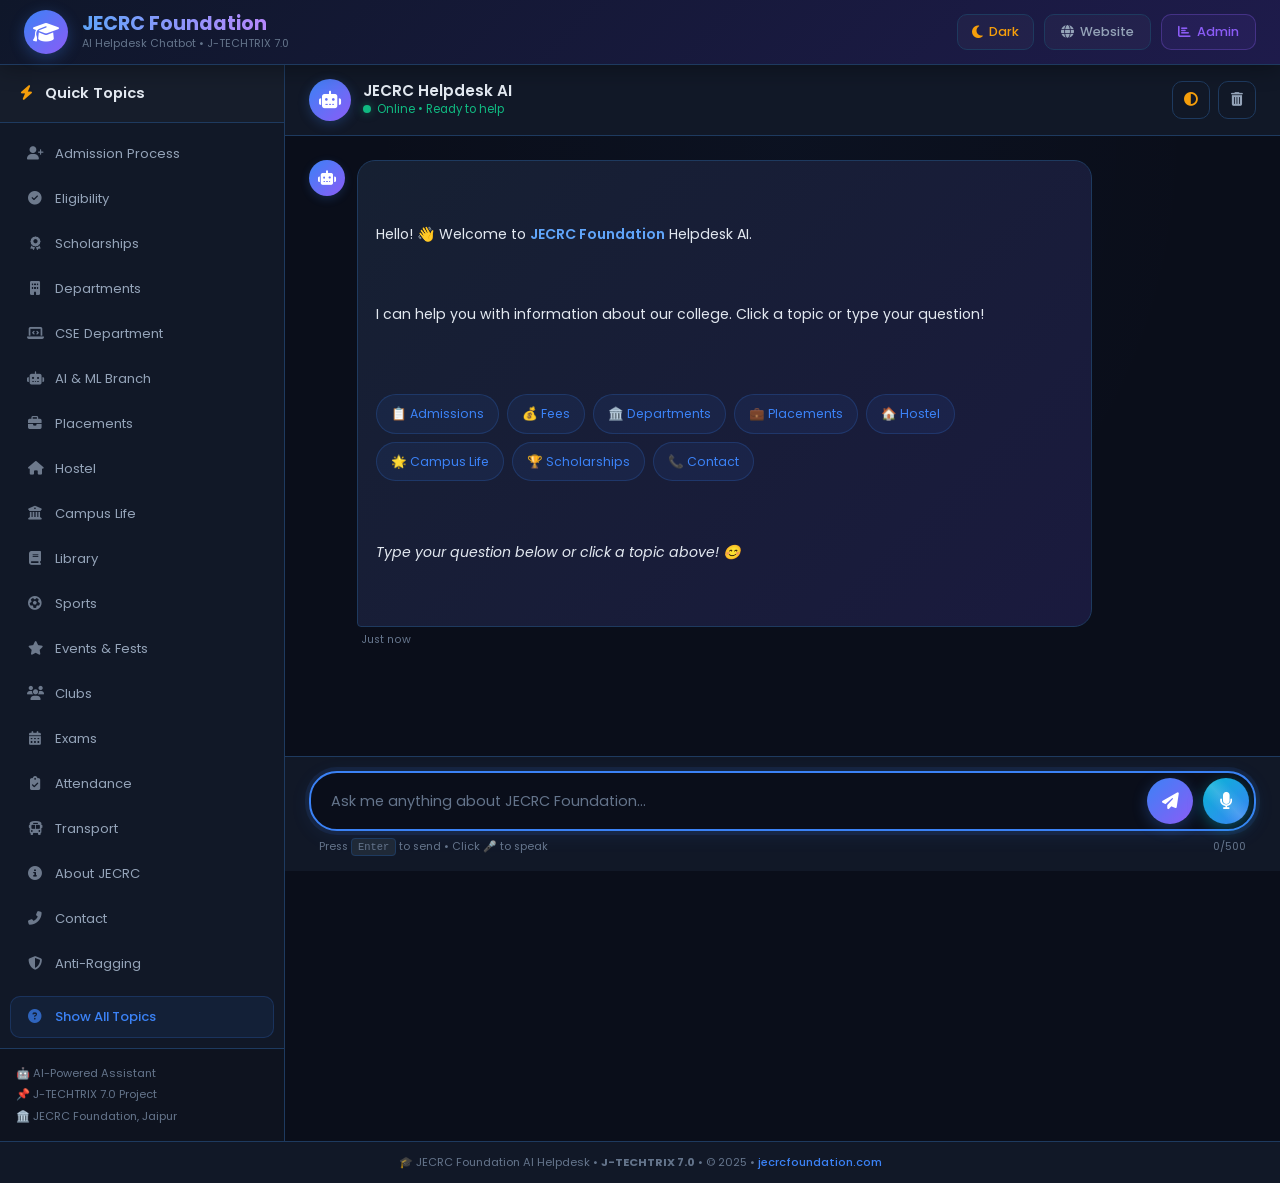
==== commit f87185ee: "first commit" ====
--- a/templates/index.html
+++ b/templates/index.html
@@ -1283,7 +1283,7 @@
         <div class="quick-topics">
             <button class="topic-btn" onclick="sendQuick('What is the admission process?')"><i class="fas fa-user-plus"></i> Admission Process</button>
             <button class="topic-btn" onclick="sendQuick('What are the eligibility criteria?')"><i class="fas fa-check-circle"></i> Eligibility</button>
-            <button class="topic-btn" onclick="sendQuick('What is the fee structure?')"><i class="fas fa-rupee-sign"></i> Fee Structure</button>
+
             <button class="topic-btn" onclick="sendQuick('Tell me about scholarships')"><i class="fas fa-award"></i> Scholarships</button>
             <button class="topic-btn" onclick="sendQuick('Tell me about departments and courses')"><i class="fas fa-building"></i> Departments</button>
             <button class="topic-btn" onclick="sendQuick('Tell me about CSE department')"><i class="fas fa-laptop-code"></i> CSE Department</button>
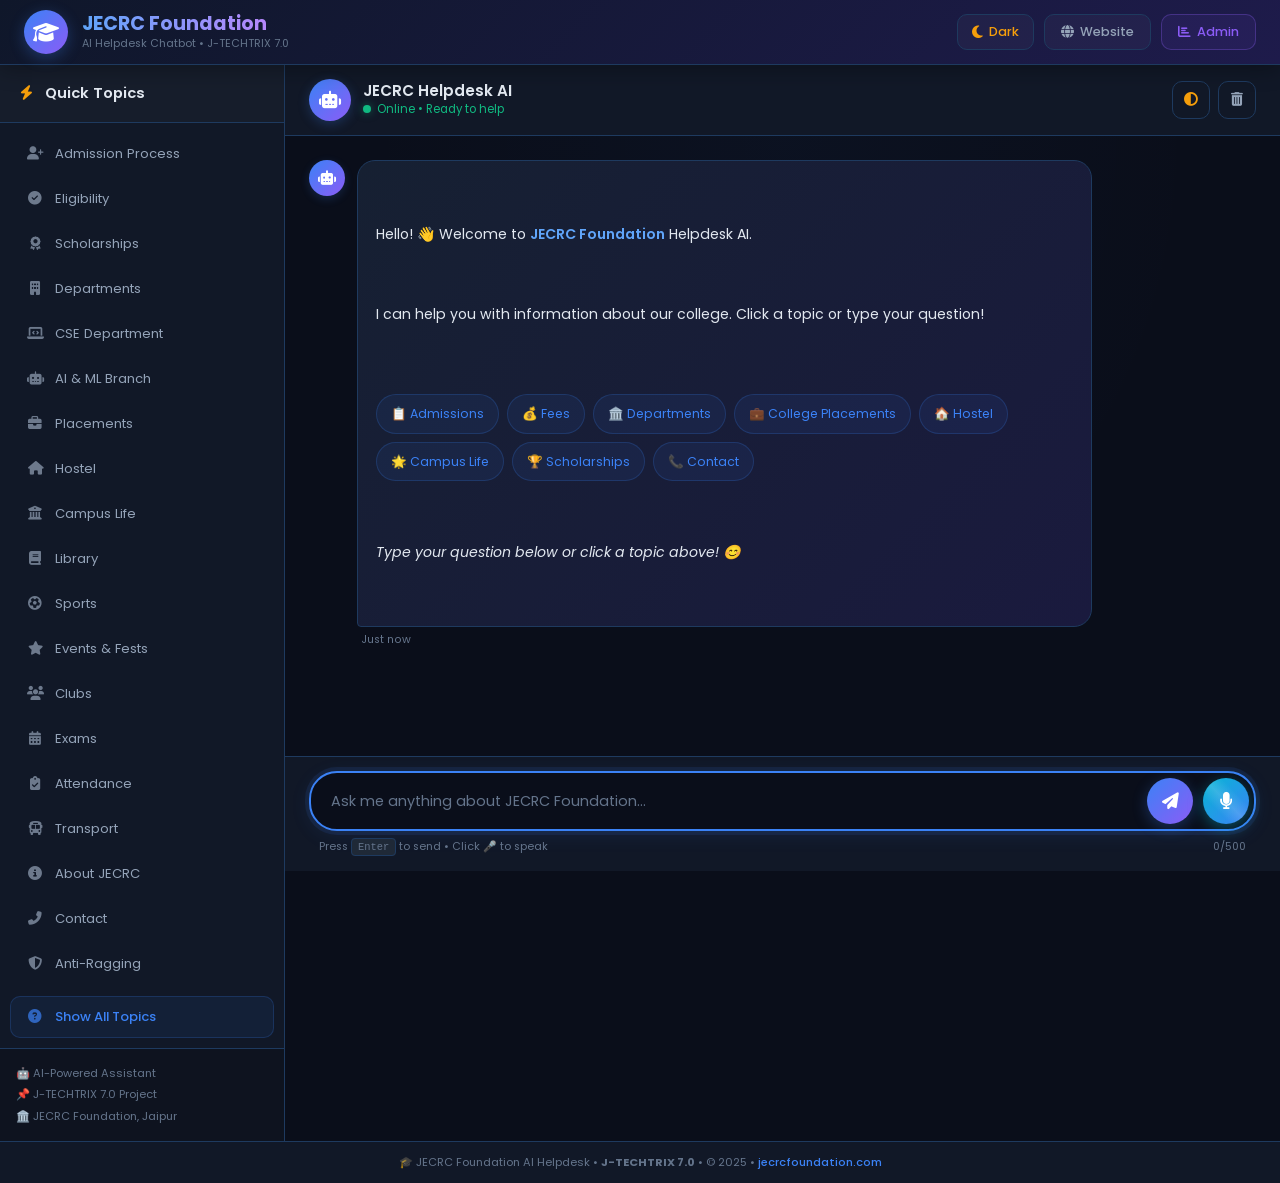
==== commit 0dd772da: "Update index.html" ====
--- a/templates/index.html
+++ b/templates/index.html
@@ -1288,7 +1288,7 @@
             <button class="topic-btn" onclick="sendQuick('Tell me about departments and courses')"><i class="fas fa-building"></i> Departments</button>
             <button class="topic-btn" onclick="sendQuick('Tell me about CSE department')"><i class="fas fa-laptop-code"></i> CSE Department</button>
             <button class="topic-btn" onclick="sendQuick('Tell me about AI ML branch')"><i class="fas fa-robot"></i> AI & ML Branch</button>
-            <button class="topic-btn" onclick="sendQuick('Placement details and companies')"><i class="fas fa-briefcase"></i> Placements</button>
+            <button class="topic-btn" onclick="sendQuick('College Placements')"><i class="fas fa-briefcase"></i> Placements</button>
             <button class="topic-btn" onclick="sendQuick('Hostel facilities')"><i class="fas fa-home"></i> Hostel</button>
             <button class="topic-btn" onclick="sendQuick('Tell me about campus life')"><i class="fas fa-university"></i> Campus Life</button>
             <button class="topic-btn" onclick="sendQuick('Library information')"><i class="fas fa-book"></i> Library</button>
@@ -1360,7 +1360,7 @@
                             <span class="welcome-chip" onclick="sendQuick('admission process')">📋 Admissions</span>
                             <span class="welcome-chip" onclick="sendQuick('fee structure')">💰 Fees</span>
                             <span class="welcome-chip" onclick="sendQuick('departments')">🏛️ Departments</span>
-                            <span class="welcome-chip" onclick="sendQuick('placements')">💼 Placements</span>
+                            <span class="welcome-chip" onclick="sendQuick('college placements')">💼 College Placements</span>
                             <span class="welcome-chip" onclick="sendQuick('hostel facilities')">🏠 Hostel</span>
                             <span class="welcome-chip" onclick="sendQuick('campus life')">🌟 Campus Life</span>
                             <span class="welcome-chip" onclick="sendQuick('scholarships')">🏆 Scholarships</span>
@@ -1602,4 +1602,4 @@
 <script src="/static/js/chatbot.js"></script>
 
 </body>
-</html>+</html>
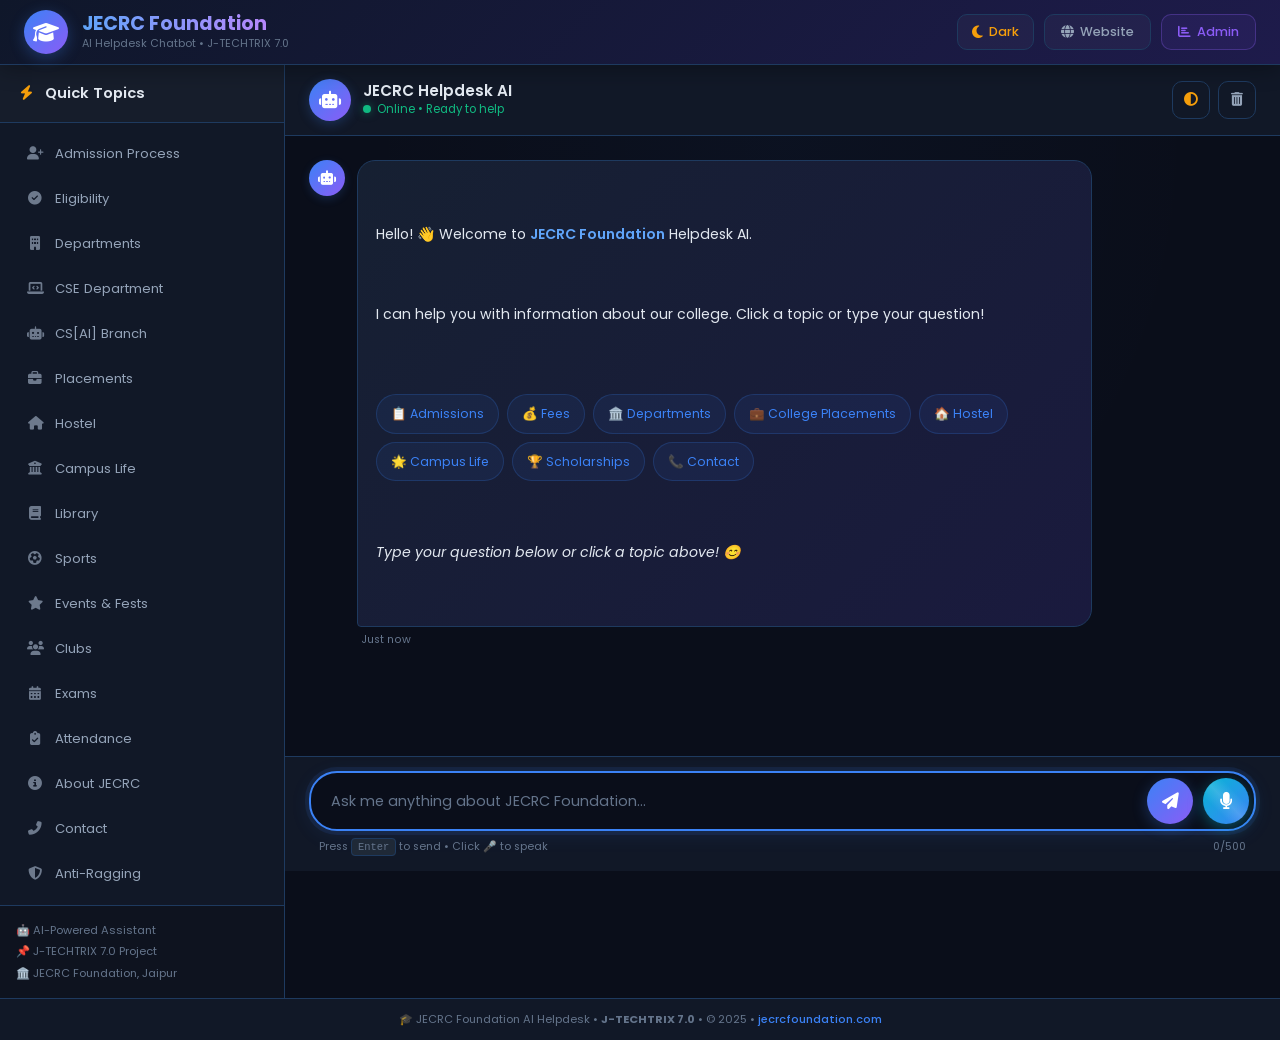
==== commit d0a8a171: "Update index.html" ====
--- a/templates/index.html
+++ b/templates/index.html
@@ -1281,13 +1281,12 @@
             </button>
         </div>
         <div class="quick-topics">
-            <button class="topic-btn" onclick="sendQuick('What is the admission process?')"><i class="fas fa-user-plus"></i> Admission Process</button>
+            <button class="topic-btn" onclick="sendQuick('Admission Process?')"><i class="fas fa-user-plus"></i> Admission Process</button>
             <button class="topic-btn" onclick="sendQuick('What are the eligibility criteria?')"><i class="fas fa-check-circle"></i> Eligibility</button>
 
-            <button class="topic-btn" onclick="sendQuick('Tell me about scholarships')"><i class="fas fa-award"></i> Scholarships</button>
             <button class="topic-btn" onclick="sendQuick('Tell me about departments and courses')"><i class="fas fa-building"></i> Departments</button>
             <button class="topic-btn" onclick="sendQuick('Tell me about CSE department')"><i class="fas fa-laptop-code"></i> CSE Department</button>
-            <button class="topic-btn" onclick="sendQuick('Tell me about AI ML branch')"><i class="fas fa-robot"></i> AI & ML Branch</button>
+            <button class="topic-btn" onclick="sendQuick('Tell me about CS[AI] branch')"><i class="fas fa-robot"></i> CS[AI] Branch</button>
             <button class="topic-btn" onclick="sendQuick('College Placements')"><i class="fas fa-briefcase"></i> Placements</button>
             <button class="topic-btn" onclick="sendQuick('Hostel facilities')"><i class="fas fa-home"></i> Hostel</button>
             <button class="topic-btn" onclick="sendQuick('Tell me about campus life')"><i class="fas fa-university"></i> Campus Life</button>
@@ -1297,11 +1296,9 @@
             <button class="topic-btn" onclick="sendQuick('Student clubs')"><i class="fas fa-users"></i> Clubs</button>
             <button class="topic-btn" onclick="sendQuick('Exam schedule')"><i class="fas fa-calendar-alt"></i> Exams</button>
             <button class="topic-btn" onclick="sendQuick('Attendance policy')"><i class="fas fa-clipboard-check"></i> Attendance</button>
-            <button class="topic-btn" onclick="sendQuick('Transport bus facility')"><i class="fas fa-bus"></i> Transport</button>
             <button class="topic-btn" onclick="sendQuick('About JECRC Foundation')"><i class="fas fa-info-circle"></i> About JECRC</button>
             <button class="topic-btn" onclick="sendQuick('Contact information')"><i class="fas fa-phone-alt"></i> Contact</button>
             <button class="topic-btn" onclick="sendQuick('Anti ragging policy')"><i class="fas fa-shield-alt"></i> Anti-Ragging</button>
-            <button class="topic-btn highlight-btn" onclick="sendQuick('help')"><i class="fas fa-question-circle"></i> Show All Topics</button>
         </div>
         <div class="sidebar-footer">
             <div class="sidebar-info">
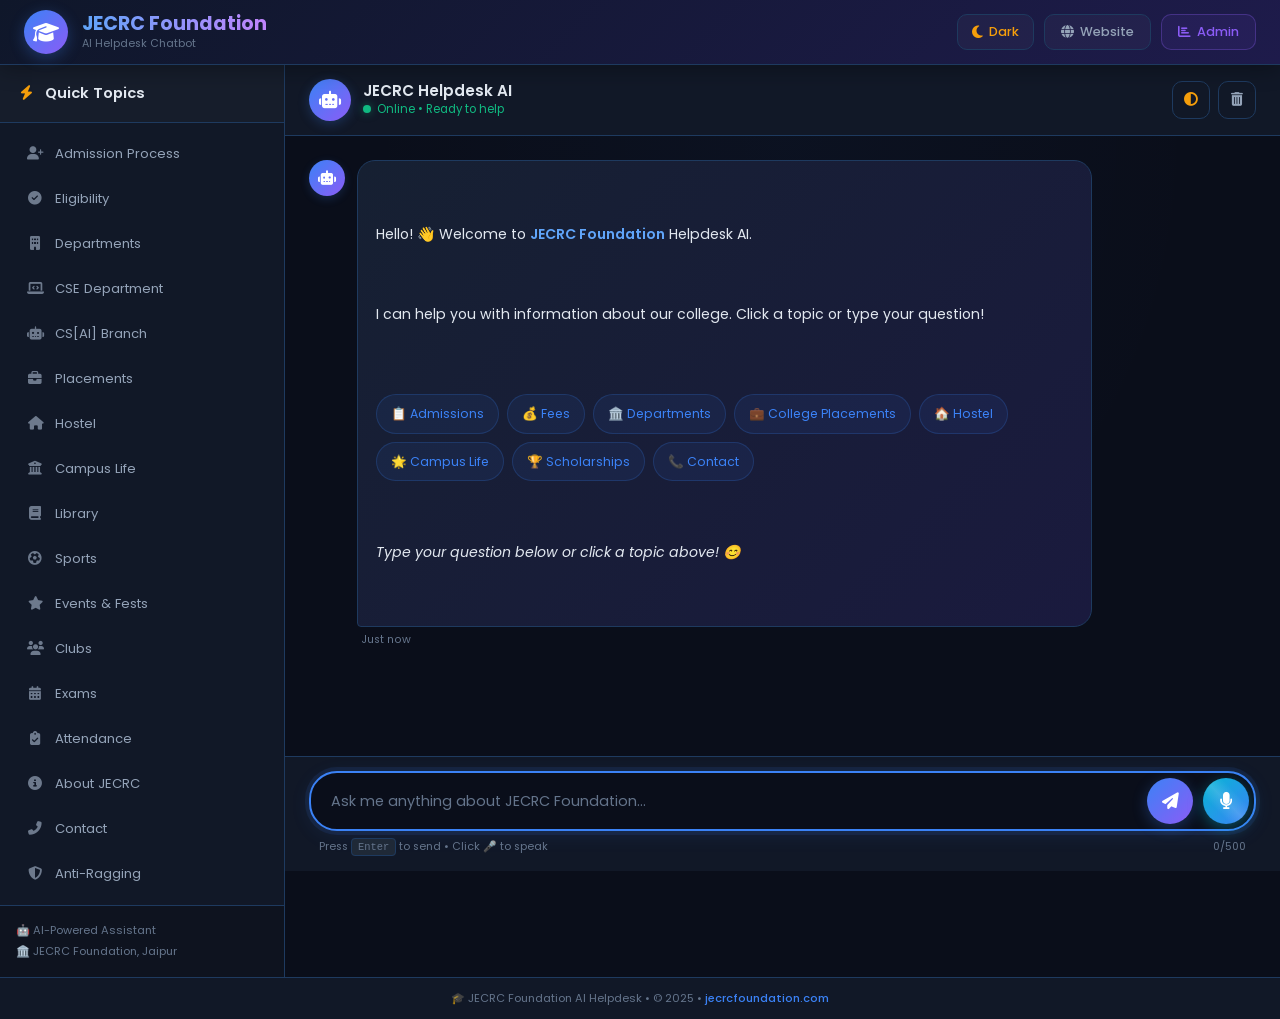
==== commit 01f1bc30: "Update index.html" ====
--- a/templates/index.html
+++ b/templates/index.html
@@ -6,7 +6,7 @@
     <meta name="theme-color" content="#0a0e1a">
     <meta name="apple-mobile-web-app-capable" content="yes">
     <meta name="description" content="JECRC Foundation AI Helpdesk - Ask about admissions, fees, placements, hostel and more!">
-    <title>JECRC Foundation - AI Helpdesk Chatbot | J-TECHTRIX 7.0</title>
+    <title>JECRC Foundation - AI Helpdesk Chatbot</title>
     <link href="https://fonts.googleapis.com/css2?family=Poppins:wght@300;400;500;600;700&display=swap" rel="stylesheet">
     <link rel="stylesheet" href="https://cdnjs.cloudflare.com/ajax/libs/font-awesome/6.5.1/css/all.min.css">
 
@@ -14,9 +14,7 @@
         /* ══════════════════════════════════════
            COMPLETE CSS - JECRC AI CHATBOT
            🔧 UPDATED: Mic Button + Visible Scrollbar + Light/Dark Theme
-           Project: J-TECHTRIX 7.0
            ══════════════════════════════════════ */
-
         /* ══════ CSS VARIABLES ══════ */
         :root {
             --bg-primary: #0a0e1a;
@@ -1249,7 +1247,7 @@
             </div>
             <div class="logo-text">
                 <h1>JECRC Foundation</h1>
-                <p>AI Helpdesk Chatbot &bull; J-TECHTRIX 7.0</p>
+                <p>AI Helpdesk Chatbot</p>
             </div>
         </div>
         <div class="header-actions">
@@ -1268,7 +1266,6 @@
         </div>
     </div>
 </header>
-
 <!-- ══════ MAIN CONTAINER ══════ -->
 <main class="main-container">
 
@@ -1303,7 +1300,6 @@
         <div class="sidebar-footer">
             <div class="sidebar-info">
                 <p>🤖 AI-Powered Assistant</p>
-                <p>📌 J-TECHTRIX 7.0 Project</p>
                 <p>🏛️ JECRC Foundation, Jaipur</p>
             </div>
         </div>
@@ -1404,12 +1400,11 @@
 
     </section>
 </main>
-
 <!-- Footer -->
 <footer class="footer">
     <p>
         🎓 JECRC Foundation AI Helpdesk &bull;
-        <strong>J-TECHTRIX 7.0</strong> &bull; © 2025 &bull;
+        © 2025 &bull;
         <a href="https://jecrcfoundation.com" target="_blank">jecrcfoundation.com</a>
     </p>
 </footer>
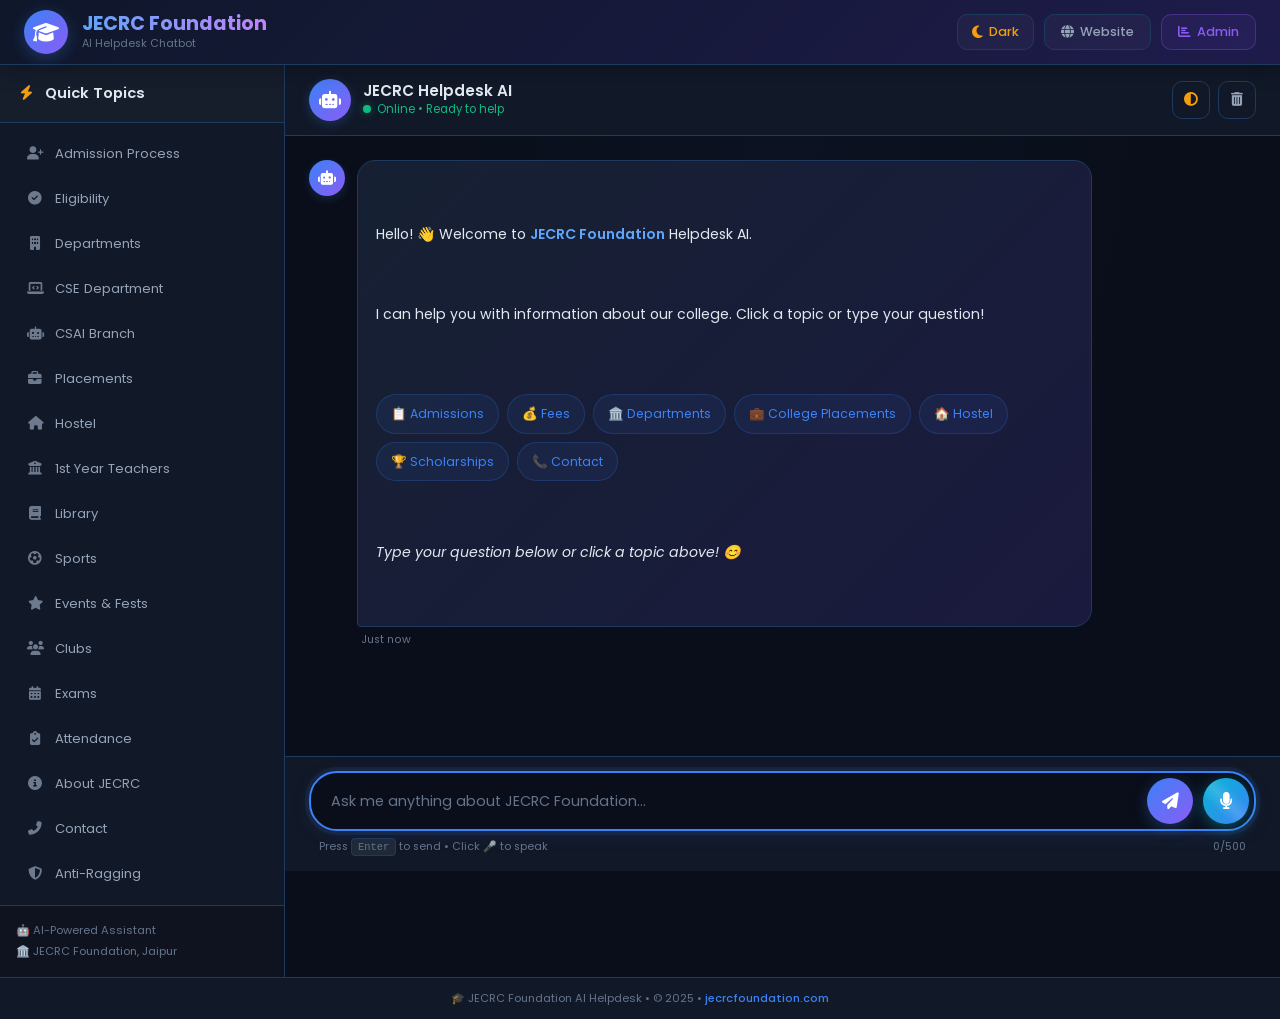
==== commit ac19d0df: "Update index.html" ====
--- a/templates/index.html
+++ b/templates/index.html
@@ -1283,10 +1283,10 @@
 
             <button class="topic-btn" onclick="sendQuick('Tell me about departments and courses')"><i class="fas fa-building"></i> Departments</button>
             <button class="topic-btn" onclick="sendQuick('Tell me about CSE department')"><i class="fas fa-laptop-code"></i> CSE Department</button>
-            <button class="topic-btn" onclick="sendQuick('Tell me about CS[AI] branch')"><i class="fas fa-robot"></i> CS[AI] Branch</button>
+            <button class="topic-btn" onclick="sendQuick('Tell me about CS[AI] branch')"><i class="fas fa-robot"></i> CSAI Branch</button>
             <button class="topic-btn" onclick="sendQuick('College Placements')"><i class="fas fa-briefcase"></i> Placements</button>
             <button class="topic-btn" onclick="sendQuick('Hostel facilities')"><i class="fas fa-home"></i> Hostel</button>
-            <button class="topic-btn" onclick="sendQuick('Tell me about campus life')"><i class="fas fa-university"></i> Campus Life</button>
+            <button class="topic-btn" onclick="sendQuick('Tell me about 1st Year Teachers')"><i class="fas fa-university"></i> 1st Year Teachers</button>
             <button class="topic-btn" onclick="sendQuick('Library information')"><i class="fas fa-book"></i> Library</button>
             <button class="topic-btn" onclick="sendQuick('Sports facilities')"><i class="fas fa-futbol"></i> Sports</button>
             <button class="topic-btn" onclick="sendQuick('College events and fests')"><i class="fas fa-star"></i> Events & Fests</button>
@@ -1355,7 +1355,6 @@
                             <span class="welcome-chip" onclick="sendQuick('departments')">🏛️ Departments</span>
                             <span class="welcome-chip" onclick="sendQuick('college placements')">💼 College Placements</span>
                             <span class="welcome-chip" onclick="sendQuick('hostel facilities')">🏠 Hostel</span>
-                            <span class="welcome-chip" onclick="sendQuick('campus life')">🌟 Campus Life</span>
                             <span class="welcome-chip" onclick="sendQuick('scholarships')">🏆 Scholarships</span>
                             <span class="welcome-chip" onclick="sendQuick('contact information')">📞 Contact</span>
                         </div>
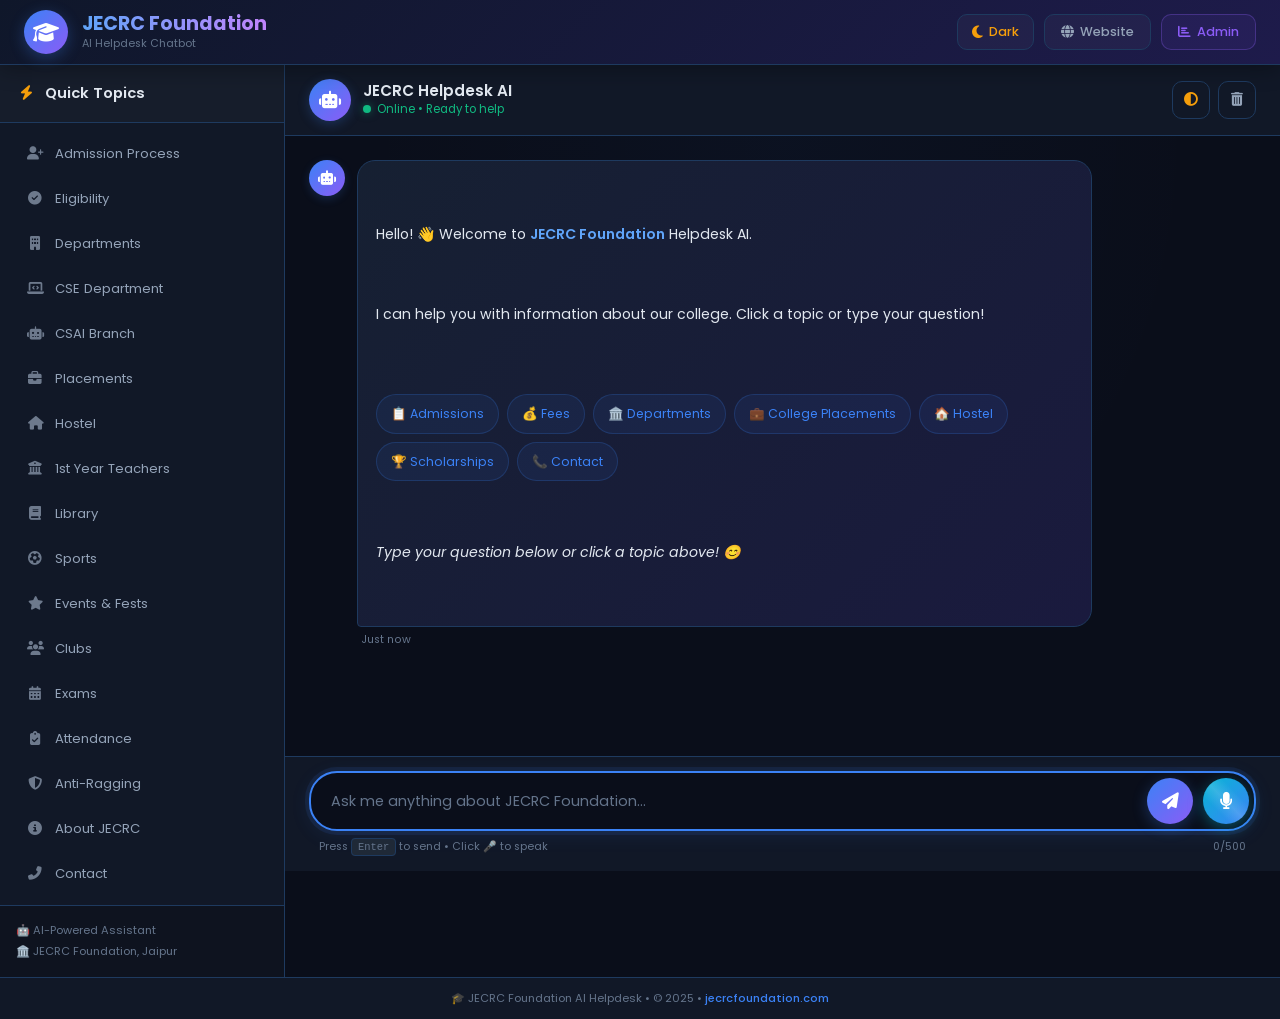
==== commit b96636b0: "Update index.html" ====
--- a/templates/index.html
+++ b/templates/index.html
@@ -1283,7 +1283,7 @@
 
             <button class="topic-btn" onclick="sendQuick('Tell me about departments and courses')"><i class="fas fa-building"></i> Departments</button>
             <button class="topic-btn" onclick="sendQuick('Tell me about CSE department')"><i class="fas fa-laptop-code"></i> CSE Department</button>
-            <button class="topic-btn" onclick="sendQuick('Tell me about CS[AI] branch')"><i class="fas fa-robot"></i> CSAI Branch</button>
+            <button class="topic-btn" onclick="sendQuick('Tell me about CSAI branch')"><i class="fas fa-robot"></i> CSAI Branch</button>
             <button class="topic-btn" onclick="sendQuick('College Placements')"><i class="fas fa-briefcase"></i> Placements</button>
             <button class="topic-btn" onclick="sendQuick('Hostel facilities')"><i class="fas fa-home"></i> Hostel</button>
             <button class="topic-btn" onclick="sendQuick('Tell me about 1st Year Teachers')"><i class="fas fa-university"></i> 1st Year Teachers</button>
@@ -1293,9 +1293,10 @@
             <button class="topic-btn" onclick="sendQuick('Student clubs')"><i class="fas fa-users"></i> Clubs</button>
             <button class="topic-btn" onclick="sendQuick('Exam schedule')"><i class="fas fa-calendar-alt"></i> Exams</button>
             <button class="topic-btn" onclick="sendQuick('Attendance policy')"><i class="fas fa-clipboard-check"></i> Attendance</button>
+            <button class="topic-btn" onclick="sendQuick('Anti ragging policy')"><i class="fas fa-shield-alt"></i> Anti-Ragging</button>
             <button class="topic-btn" onclick="sendQuick('About JECRC Foundation')"><i class="fas fa-info-circle"></i> About JECRC</button>
             <button class="topic-btn" onclick="sendQuick('Contact information')"><i class="fas fa-phone-alt"></i> Contact</button>
-            <button class="topic-btn" onclick="sendQuick('Anti ragging policy')"><i class="fas fa-shield-alt"></i> Anti-Ragging</button>
+
         </div>
         <div class="sidebar-footer">
             <div class="sidebar-info">
